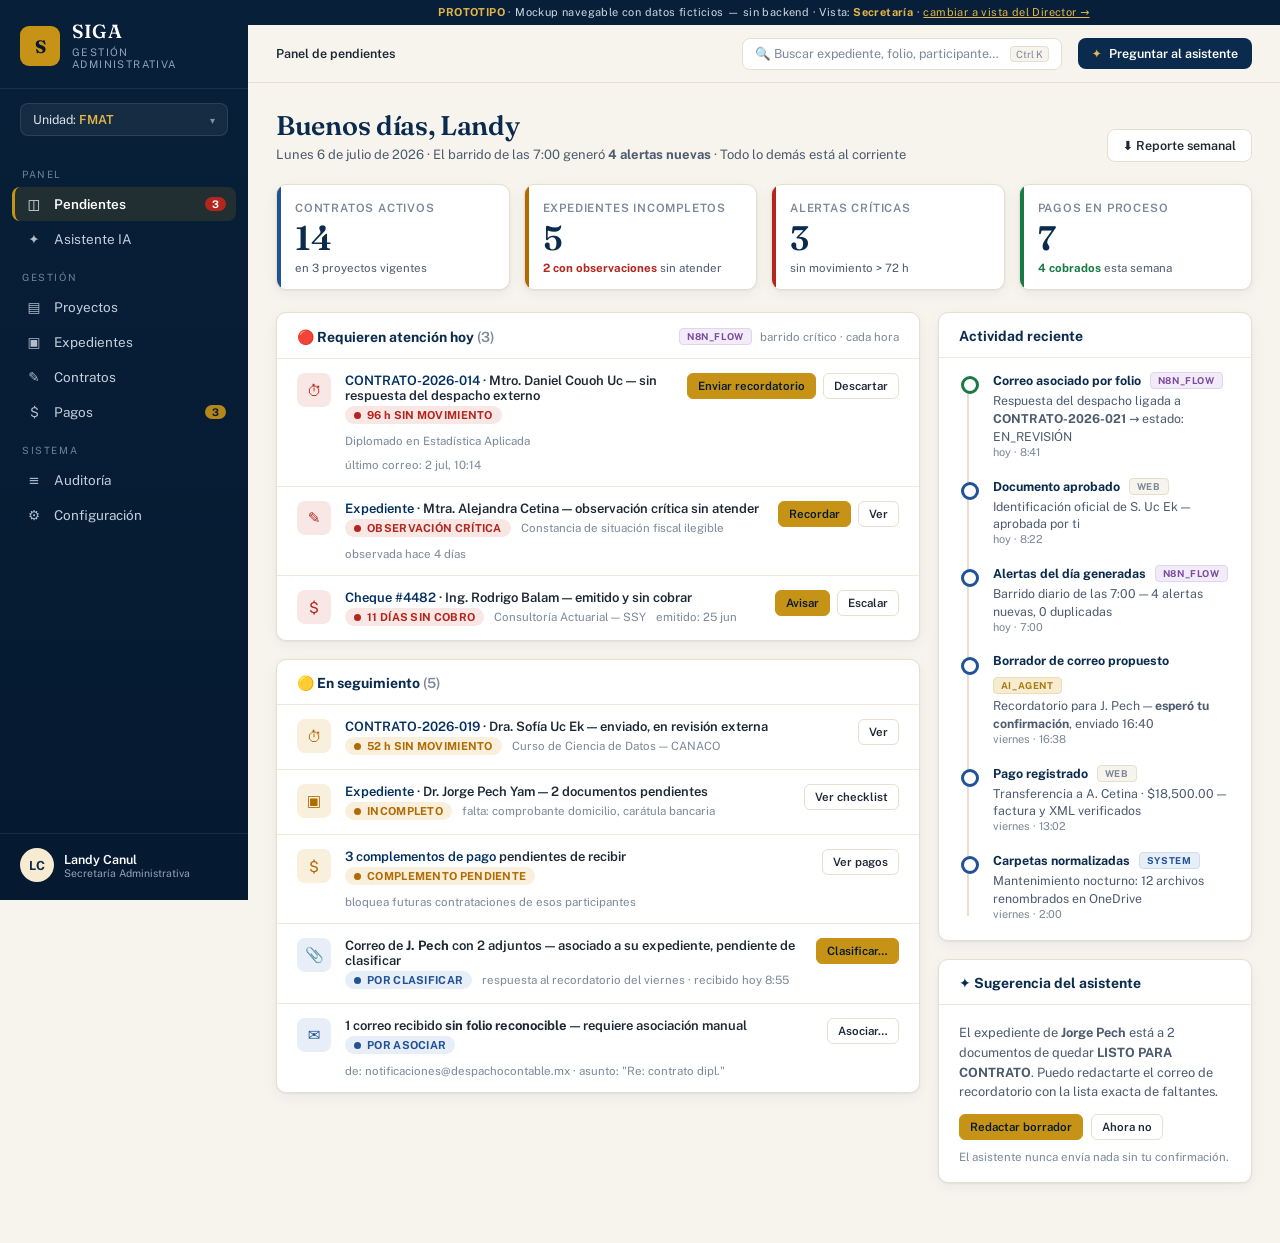
==== sistema_organizacion/prototipo/index.html @ 3d82d2a2 "prototipo del organizador" ====
<!DOCTYPE html>
<html lang="es">
<head>
<meta charset="UTF-8">
<meta name="viewport" content="width=device-width, initial-scale=1.0">
<title>Panel de pendientes · SIGA FMAT</title>
<link rel="preconnect" href="https://fonts.googleapis.com">
<link href="https://fonts.googleapis.com/css2?family=Fraunces:opsz,wght@9..144,400;9..144,600;9..144,700&family=Public+Sans:wght@400;600;700;800&display=swap" rel="stylesheet">
<link rel="stylesheet" href="css/styles.css">
</head>
<body>

<aside class="sidebar">
  <div class="brand">
    <div class="brand-mark">S</div>
    <div>
      <div class="brand-name">SIGA</div>
      <div class="brand-sub">Gestión Administrativa</div>
    </div>
  </div>
  <div class="unidad-pill"><span>Unidad: <b>FMAT</b></span><span class="chev">▾</span></div>
  <nav class="nav">
    <div class="nav-label">Panel</div>
    <a href="index.html" class="active"><span class="ico">◫</span> Pendientes <span class="badge-n">3</span></a>
    <a href="asistente.html"><span class="ico">✦</span> Asistente IA</a>
    <div class="nav-label">Gestión</div>
    <a href="proyectos.html"><span class="ico">▤</span> Proyectos</a>
    <a href="expediente.html"><span class="ico">▣</span> Expedientes</a>
    <a href="contrato.html"><span class="ico">✎</span> Contratos</a>
    <a href="pagos.html"><span class="ico">$</span> Pagos <span class="badge-gold">3</span></a>
    <div class="nav-label">Sistema</div>
    <a href="#"><span class="ico">≡</span> Auditoría</a>
    <a href="#"><span class="ico">⚙</span> Configuración</a>
  </nav>
  <div class="sidebar-foot">
    <div class="avatar">LC</div>
    <div>
      <div class="user-name">Landy Canul</div>
      <div class="user-role">Secretaría Administrativa</div>
    </div>
  </div>
</aside>

<div class="main">
  <div class="proto-banner"><b>PROTOTIPO</b> · Mockup navegable con datos ficticios — sin backend · Vista: <b>Secretaría</b> · <a href="director.html" style="color:var(--gold-light)">cambiar a vista del Director →</a></div>
  <div class="topbar">
    <div class="crumbs"><b>Panel de pendientes</b></div>
    <div class="search">🔍 Buscar expediente, folio, participante… <kbd>Ctrl K</kbd></div>
    <a class="btn-ai" href="asistente.html"><span class="spark">✦</span> Preguntar al asistente</a>
  </div>

  <div class="content">

    <div class="page-head">
      <div>
        <div class="page-title">Buenos días, Landy</div>
        <div class="page-sub">Lunes 6 de julio de 2026 · El barrido de las 7:00 generó <b>4 alertas nuevas</b> · Todo lo demás está al corriente</div>
      </div>
      <div class="actions">
        <button class="btn" onclick="mockAction('Reporte semanal generado (PDF)')">⬇ Reporte semanal</button>
      </div>
    </div>

    <!-- KPIs -->
    <div class="kpis">
      <div class="kpi k-info">
        <div class="kpi-label">Contratos activos</div>
        <div class="kpi-num">14</div>
        <div class="kpi-hint">en 3 proyectos vigentes</div>
      </div>
      <div class="kpi k-warn">
        <div class="kpi-label">Expedientes incompletos</div>
        <div class="kpi-num">5</div>
        <div class="kpi-hint"><b class="up">2 con observaciones</b> sin atender</div>
      </div>
      <div class="kpi k-crit">
        <div class="kpi-label">Alertas críticas</div>
        <div class="kpi-num">3</div>
        <div class="kpi-hint">sin movimiento &gt; 72 h</div>
      </div>
      <div class="kpi k-ok">
        <div class="kpi-label">Pagos en proceso</div>
        <div class="kpi-num">7</div>
        <div class="kpi-hint"><b class="ok">4 cobrados</b> esta semana</div>
      </div>
    </div>

    <div class="grid-31">

      <!-- Columna principal: alertas -->
      <div class="stack">

        <div class="card">
          <div class="card-head">
            <div class="card-title">🔴 Requieren atención hoy <span class="count">(3)</span></div>
            <div class="right"><span class="src n8n">N8N_FLOW</span><span class="small muted">barrido crítico · cada hora</span></div>
          </div>
          <div class="card-body flush">

            <div class="alert-item">
              <div class="alert-ico crit">⏱</div>
              <div class="alert-body">
                <div class="alert-title"><a href="contrato.html">CONTRATO-2026-014</a> · Mtro. Daniel Couoh Uc — sin respuesta del despacho externo</div>
                <div class="alert-meta">
                  <span class="chip crit"><span class="dot"></span> 96 h SIN MOVIMIENTO</span>
                  <span>Diplomado en Estadística Aplicada</span>
                  <span>último correo: 2 jul, 10:14</span>
                </div>
              </div>
              <div class="alert-actions">
                <button class="btn sm gold" onclick="openModal('modal-recordatorio')">Enviar recordatorio</button>
                <button class="btn sm" onclick="mockAction('Alerta descartada — se pidió justificación')">Descartar</button>
              </div>
            </div>

            <div class="alert-item">
              <div class="alert-ico crit">✎</div>
              <div class="alert-body">
                <div class="alert-title"><a href="expediente.html">Expediente</a> · Mtra. Alejandra Cetina — observación crítica sin atender</div>
                <div class="alert-meta">
                  <span class="chip crit"><span class="dot"></span> OBSERVACIÓN CRÍTICA</span>
                  <span>Constancia de situación fiscal ilegible</span>
                  <span>observada hace 4 días</span>
                </div>
              </div>
              <div class="alert-actions">
                <button class="btn sm gold" onclick="mockAction('Recordatorio preparado — revisa y confirma el envío')">Recordar</button>
                <a class="btn sm" href="expediente.html">Ver</a>
              </div>
            </div>

            <div class="alert-item">
              <div class="alert-ico crit">$</div>
              <div class="alert-body">
                <div class="alert-title"><a href="pagos.html">Cheque #4482</a> · Ing. Rodrigo Balam — emitido y sin cobrar</div>
                <div class="alert-meta">
                  <span class="chip crit"><span class="dot"></span> 11 DÍAS SIN COBRO</span>
                  <span>Consultoría Actuarial — SSY</span>
                  <span>emitido: 25 jun</span>
                </div>
              </div>
              <div class="alert-actions">
                <button class="btn sm gold" onclick="mockAction('Aviso preparado para el participante — confirma el envío')">Avisar</button>
                <button class="btn sm" onclick="mockAction('Alerta escalada al Director')">Escalar</button>
              </div>
            </div>

          </div>
        </div>

        <div class="card">
          <div class="card-head">
            <div class="card-title">🟡 En seguimiento <span class="count">(5)</span></div>
          </div>
          <div class="card-body flush">

            <div class="alert-item">
              <div class="alert-ico warn">⏱</div>
              <div class="alert-body">
                <div class="alert-title"><a href="contrato.html">CONTRATO-2026-019</a> · Dra. Sofía Uc Ek — enviado, en revisión externa</div>
                <div class="alert-meta">
                  <span class="chip warn"><span class="dot"></span> 52 h SIN MOVIMIENTO</span>
                  <span>Curso de Ciencia de Datos — CANACO</span>
                </div>
              </div>
              <div class="alert-actions"><a class="btn sm" href="contrato.html">Ver</a></div>
            </div>

            <div class="alert-item">
              <div class="alert-ico warn">▣</div>
              <div class="alert-body">
                <div class="alert-title"><a href="expediente.html">Expediente</a> · Dr. Jorge Pech Yam — 2 documentos pendientes</div>
                <div class="alert-meta">
                  <span class="chip warn"><span class="dot"></span> INCOMPLETO</span>
                  <span>falta: comprobante domicilio, carátula bancaria</span>
                </div>
              </div>
              <div class="alert-actions"><a class="btn sm" href="expediente.html">Ver checklist</a></div>
            </div>

            <div class="alert-item">
              <div class="alert-ico warn">$</div>
              <div class="alert-body">
                <div class="alert-title"><a href="pagos.html">3 complementos de pago</a> pendientes de recibir</div>
                <div class="alert-meta">
                  <span class="chip warn"><span class="dot"></span> COMPLEMENTO PENDIENTE</span>
                  <span>bloquea futuras contrataciones de esos participantes</span>
                </div>
              </div>
              <div class="alert-actions"><a class="btn sm" href="pagos.html">Ver pagos</a></div>
            </div>

            <div class="alert-item">
              <div class="alert-ico info">📎</div>
              <div class="alert-body">
                <div class="alert-title">Correo de <b>J. Pech</b> con 2 adjuntos — asociado a su expediente, pendiente de clasificar</div>
                <div class="alert-meta">
                  <span class="chip info"><span class="dot"></span> POR CLASIFICAR</span>
                  <span>respuesta al recordatorio del viernes · recibido hoy 8:55</span>
                </div>
              </div>
              <div class="alert-actions">
                <button class="btn sm gold" onclick="openModal('modal-clasificar')">Clasificar…</button>
              </div>
            </div>

            <div class="alert-item">
              <div class="alert-ico info">✉</div>
              <div class="alert-body">
                <div class="alert-title">1 correo recibido <b>sin folio reconocible</b> — requiere asociación manual</div>
                <div class="alert-meta">
                  <span class="chip info"><span class="dot"></span> POR ASOCIAR</span>
                  <span>de: notificaciones@despachocontable.mx · asunto: "Re: contrato dipl."</span>
                </div>
              </div>
              <div class="alert-actions">
                <button class="btn sm" onclick="mockAction('Correo asociado manualmente a CONTRATO-2026-014')">Asociar…</button>
              </div>
            </div>

          </div>
        </div>

      </div>

      <!-- Columna lateral: actividad -->
      <div class="stack">

        <div class="card">
          <div class="card-head"><div class="card-title">Actividad reciente</div></div>
          <div class="card-body" style="padding-top:14px">
            <div class="timeline">
              <div class="tl-item ok">
                <div class="tl-head"><span class="tl-state">Correo asociado por folio</span><span class="src n8n">N8N_FLOW</span></div>
                <div class="tl-desc">Respuesta del despacho ligada a <b>CONTRATO-2026-021</b> → estado: EN_REVISIÓN</div>
                <div class="tl-date">hoy · 8:41</div>
              </div>
              <div class="tl-item">
                <div class="tl-head"><span class="tl-state">Documento aprobado</span><span class="src">WEB</span></div>
                <div class="tl-desc">Identificación oficial de S. Uc Ek — aprobada por ti</div>
                <div class="tl-date">hoy · 8:22</div>
              </div>
              <div class="tl-item">
                <div class="tl-head"><span class="tl-state">Alertas del día generadas</span><span class="src n8n">N8N_FLOW</span></div>
                <div class="tl-desc">Barrido diario de las 7:00 — 4 alertas nuevas, 0 duplicadas</div>
                <div class="tl-date">hoy · 7:00</div>
              </div>
              <div class="tl-item">
                <div class="tl-head"><span class="tl-state">Borrador de correo propuesto</span><span class="src ai">AI_AGENT</span></div>
                <div class="tl-desc">Recordatorio para J. Pech — <b>esperó tu confirmación</b>, enviado 16:40</div>
                <div class="tl-date">viernes · 16:38</div>
              </div>
              <div class="tl-item">
                <div class="tl-head"><span class="tl-state">Pago registrado</span><span class="src">WEB</span></div>
                <div class="tl-desc">Transferencia a A. Cetina · $18,500.00 — factura y XML verificados</div>
                <div class="tl-date">viernes · 13:02</div>
              </div>
              <div class="tl-item">
                <div class="tl-head"><span class="tl-state">Carpetas normalizadas</span><span class="src sys">SYSTEM</span></div>
                <div class="tl-desc">Mantenimiento nocturno: 12 archivos renombrados en OneDrive</div>
                <div class="tl-date">viernes · 2:00</div>
              </div>
            </div>
          </div>
        </div>

        <div class="card">
          <div class="card-head"><div class="card-title">✦ Sugerencia del asistente</div></div>
          <div class="card-body">
            <p style="font-size:12.8px; line-height:1.55; color:var(--ink-2)">
              El expediente de <b>Jorge Pech</b> está a 2 documentos de quedar
              <b>LISTO PARA CONTRATO</b>. Puedo redactarte el correo de recordatorio
              con la lista exacta de faltantes.
            </p>
            <div style="margin-top:12px; display:flex; gap:8px">
              <a class="btn sm gold" href="asistente.html">Redactar borrador</a>
              <button class="btn sm" onclick="mockAction('Sugerencia ocultada')">Ahora no</button>
            </div>
            <p class="small muted" style="margin-top:10px">El asistente nunca envía nada sin tu confirmación.</p>
          </div>
        </div>

      </div>
    </div>
  </div>
</div>

<!-- Modal: clasificar adjuntos recibidos por correo (recepción sin portal: el correo sigue siendo el canal) -->
<div class="modal-backdrop" id="modal-clasificar">
  <div class="modal">
    <div class="modal-head">
      <div class="modal-title">Clasificar documentos recibidos</div>
      <button class="modal-x" onclick="closeModal('modal-clasificar')">✕</button>
    </div>
    <div class="modal-body">
      <div class="pii-note" style="margin:0 0 14px">✉ <span>De: <b>jorge.pech@correo.uady.mx</b> · Asunto: "Re: Documentos pendientes — Diplomado en Estadística Aplicada" · El sistema lo asoció al expediente porque responde al recordatorio enviado desde aquí.</span></div>
      <div class="field">
        <label>📎 caratula_bbva_jpech.pdf (312 KB)</label>
        <select>
          <option>Carátula de estado de cuenta bancaria (PENDIENTE) — sugerido</option>
          <option>Comprobante de domicilio (PENDIENTE)</option>
          <option>Cédula profesional — nueva versión (OBSERVADO)</option>
          <option>Documento libre / complementario</option>
          <option>No corresponde — descartar adjunto</option>
        </select>
      </div>
      <div class="field">
        <label>📎 recibo_cfe_junio.pdf (198 KB)</label>
        <select>
          <option>Comprobante de domicilio (PENDIENTE) — sugerido</option>
          <option>Carátula de estado de cuenta bancaria (PENDIENTE)</option>
          <option>Cédula profesional — nueva versión (OBSERVADO)</option>
          <option>Documento libre / complementario</option>
          <option>No corresponde — descartar adjunto</option>
        </select>
      </div>
      <p class="small muted">
        El sistema <b>sugiere</b> el requisito por el nombre y contenido del archivo, pero nada se clasifica solo:
        tú confirmas. Al aceptar, los archivos se guardan en OneDrive/SharePoint, quedan como <b>RECIBIDO</b>
        en el checklist y pasan a tu revisión.
      </p>
    </div>
    <div class="modal-foot">
      <button class="btn" onclick="closeModal('modal-clasificar')">Cancelar</button>
      <button class="btn primary" onclick="closeModal('modal-clasificar'); mockAction('2 documentos clasificados — checklist de J. Pech: 2 requisitos ahora RECIBIDOS')">Confirmar clasificación ✓</button>
    </div>
  </div>
</div>

<!-- Modal: recordatorio preparado (patrón M5: el sistema deja todo listo, tú confirmas) -->
<div class="modal-backdrop" id="modal-recordatorio">
  <div class="modal">
    <div class="modal-head">
      <div class="modal-title">Recordatorio listo para enviar</div>
      <button class="modal-x" onclick="closeModal('modal-recordatorio')">✕</button>
    </div>
    <div class="modal-body">
      <div class="field"><label>Para</label><input type="text" value="revision@despachocontable.mx" readonly></div>
      <div class="field"><label>Asunto</label><input type="text" value="Seguimiento CONTRATO-2026-014 — Diplomado en Estadística Aplicada" readonly></div>
      <div class="field">
        <label>Mensaje (editable)</label>
        <textarea>Estimado despacho:

Le escribimos para dar seguimiento al contrato con folio CONTRATO-2026-014, enviado a revisión el 2 de julio. A la fecha no hemos recibido respuesta.

Agradeceremos nos indique el estado de la revisión o las observaciones correspondientes.

Saludos cordiales,
Secretaría Administrativa · Facultad de Matemáticas, UADY</textarea>
      </div>
      <p class="small muted">El sistema preparó todo con los datos del folio. Tú solo revisas y confirmas — el envío quedará registrado en auditoría.</p>
    </div>
    <div class="modal-foot">
      <button class="btn" onclick="closeModal('modal-recordatorio')">Cancelar</button>
      <button class="btn primary" onclick="closeModal('modal-recordatorio'); mockAction('Recordatorio enviado a despacho', 'source: WEB · vía Outlook/Graph')">Confirmar y enviar ✓</button>
    </div>
  </div>
</div>

<script src="js/app.js"></script>
</body>
</html>
---- sistema_organizacion/prototipo/css/styles.css ----
/* ============================================================
   SIGA FMAT — Prototipo UI (vista Secretaría)
   Identidad: azul UADY #002E5F + dorado #C79316 sobre crema.
   Solo mockup: sin backend, datos ficticios.
   ============================================================ */

:root {
  /* Marca UADY */
  --navy-950: #051a30;
  --navy-900: #071f38;
  --navy-800: #0a2b4d;
  --navy-700: #0f3a63;
  --uady-blue: #002e5f;
  --gold: #c79316;
  --gold-strong: #a87a0d;
  --gold-light: #e3b64a;
  --gold-pale: #f7ecd2;

  /* Superficies */
  --cream: #f7f4ee;
  --cream-deep: #f1ecdf;
  --card: #ffffff;
  --line: #e6dfd0;
  --line-soft: #efe9dc;

  /* Tinta */
  --ink: #1d2733;
  --ink-2: #4c5b6e;
  --ink-3: #7c8798;

  /* Estados (validados: contraste y CVD sobre --cream) */
  --ok: #1a7a46;
  --ok-bg: #e7f2ea;
  --warn: #b06a00;
  --warn-bg: #f9efdd;
  --crit: #b3261e;
  --crit-bg: #f9e7e5;
  --info: #205295;
  --info-bg: #e8eef7;
  --neutral: #5c6774;
  --neutral-bg: #edeef0;

  --radius: 10px;
  --radius-sm: 7px;
  --shadow: 0 1px 2px rgba(7, 31, 56, .06), 0 4px 14px rgba(7, 31, 56, .05);
  --shadow-lift: 0 2px 6px rgba(7, 31, 56, .10), 0 12px 32px rgba(7, 31, 56, .10);

  --font-display: "Fraunces", Georgia, "Times New Roman", serif;
  --font-ui: "Public Sans", "Segoe UI", -apple-system, system-ui, Arial, sans-serif;
}

* { box-sizing: border-box; margin: 0; padding: 0; }

html { font-size: 15px; }

body {
  font-family: var(--font-ui);
  background: var(--cream);
  color: var(--ink);
  min-height: 100vh;
  display: flex;
  -webkit-font-smoothing: antialiased;
}

/* ---------- Sidebar ---------- */
.sidebar {
  width: 248px;
  min-height: 100vh;
  background: linear-gradient(180deg, var(--navy-900) 0%, var(--navy-950) 100%);
  color: #cfd9e6;
  display: flex;
  flex-direction: column;
  position: fixed;
  inset: 0 auto 0 0;
  z-index: 40;
}

.brand {
  padding: 22px 20px 18px;
  border-bottom: 1px solid rgba(255,255,255,.08);
  display: flex;
  gap: 12px;
  align-items: center;
}

.brand-mark {
  width: 40px; height: 40px;
  border-radius: 9px;
  background: var(--gold);
  color: var(--navy-950);
  font-family: var(--font-display);
  font-weight: 700;
  font-size: 18px;
  display: grid; place-items: center;
  letter-spacing: -.5px;
  flex: none;
}

.brand-name {
  font-family: var(--font-display);
  font-size: 19px;
  font-weight: 600;
  color: #fff;
  letter-spacing: .2px;
  line-height: 1;
}
.brand-sub {
  font-size: 10.5px;
  text-transform: uppercase;
  letter-spacing: 1.4px;
  color: #8fa3ba;
  margin-top: 5px;
}

.unidad-pill {
  margin: 14px 20px 6px;
  display: flex;
  align-items: center;
  justify-content: space-between;
  background: rgba(255,255,255,.06);
  border: 1px solid rgba(255,255,255,.10);
  border-radius: 8px;
  padding: 8px 12px;
  font-size: 12.5px;
  color: #dbe4ee;
}
.unidad-pill b { color: var(--gold-light); font-weight: 600; }
.unidad-pill .chev { color: #7e93ab; font-size: 10px; }

.nav { padding: 12px 12px; flex: 1; }

.nav-label {
  font-size: 10px;
  text-transform: uppercase;
  letter-spacing: 1.6px;
  color: #6e839c;
  padding: 14px 10px 6px;
}

.nav a {
  display: flex;
  align-items: center;
  gap: 11px;
  padding: 9px 10px;
  margin: 1px 0;
  border-radius: 8px;
  color: #c3cfdd;
  text-decoration: none;
  font-size: 13.5px;
  border-left: 3px solid transparent;
  transition: background .12s;
}
.nav a:hover { background: rgba(255,255,255,.06); color: #fff; }
.nav a.active {
  background: rgba(199,147,22,.14);
  border-left-color: var(--gold);
  color: #fff;
  font-weight: 600;
}
.nav a .ico { width: 18px; text-align: center; opacity: .9; flex: none; }
.nav a .badge-n {
  margin-left: auto;
  background: var(--crit);
  color: #fff;
  font-size: 10.5px;
  font-weight: 700;
  border-radius: 20px;
  padding: 1px 7px;
}
.nav a .badge-gold {
  margin-left: auto;
  background: rgba(199,147,22,.9);
  color: var(--navy-950);
  font-size: 10.5px;
  font-weight: 700;
  border-radius: 20px;
  padding: 1px 7px;
}

.sidebar-foot {
  padding: 14px 20px 18px;
  border-top: 1px solid rgba(255,255,255,.08);
  display: flex; align-items: center; gap: 10px;
}
.avatar {
  width: 34px; height: 34px; border-radius: 50%;
  background: var(--gold-pale); color: var(--navy-800);
  display: grid; place-items: center;
  font-weight: 700; font-size: 12.5px; flex: none;
}
.user-name { font-size: 12.5px; color: #fff; font-weight: 600; line-height: 1.2; }
.user-role { font-size: 10.5px; color: #8fa3ba; }

/* ---------- Layout principal ---------- */
.main {
  margin-left: 248px;
  flex: 1;
  min-width: 0;
  display: flex;
  flex-direction: column;
}

.topbar {
  height: 58px;
  background: rgba(247,244,238,.92);
  backdrop-filter: blur(6px);
  border-bottom: 1px solid var(--line);
  display: flex;
  align-items: center;
  gap: 16px;
  padding: 0 28px;
  position: sticky; top: 0; z-index: 30;
}
.crumbs { font-size: 12.5px; color: var(--ink-3); }
.crumbs b { color: var(--ink); font-weight: 600; }
.crumbs .sep { margin: 0 7px; color: var(--line); }

.search {
  margin-left: auto;
  display: flex; align-items: center; gap: 8px;
  background: var(--card);
  border: 1px solid var(--line);
  border-radius: 8px;
  padding: 7px 12px;
  width: 320px;
  color: var(--ink-3);
  font-size: 12.5px;
}
.search kbd {
  margin-left: auto;
  font-family: var(--font-ui);
  font-size: 10px;
  border: 1px solid var(--line);
  border-radius: 4px;
  padding: 1px 5px;
  color: var(--ink-3);
  background: var(--cream);
}

.btn-ai {
  display: flex; align-items: center; gap: 7px;
  background: var(--navy-800);
  color: #fff;
  border: none;
  font: 600 12.5px var(--font-ui);
  border-radius: 8px;
  padding: 8px 14px;
  cursor: pointer;
  text-decoration: none;
}
.btn-ai:hover { background: var(--navy-700); }
.btn-ai .spark { color: var(--gold-light); }

.content { padding: 26px 28px 60px; max-width: 1280px; width: 100%; }

/* ---------- Encabezados de página ---------- */
.page-head { display: flex; align-items: flex-end; gap: 18px; margin-bottom: 22px; flex-wrap: wrap; }
.page-title {
  font-family: var(--font-display);
  font-size: 27px;
  font-weight: 600;
  letter-spacing: -.3px;
  color: var(--navy-800);
}
.page-sub { font-size: 13px; color: var(--ink-2); margin-top: 5px; }
.page-head .actions { margin-left: auto; display: flex; gap: 9px; }

/* ---------- Botones ---------- */
.btn {
  font: 600 12.5px var(--font-ui);
  border-radius: 8px;
  padding: 8px 15px;
  cursor: pointer;
  border: 1px solid var(--line);
  background: var(--card);
  color: var(--ink);
  display: inline-flex; align-items: center; gap: 7px;
  text-decoration: none;
  transition: all .12s;
}
.btn:hover { border-color: #cbc2ad; background: #fffdf8; }
.btn.primary { background: var(--uady-blue); border-color: var(--uady-blue); color: #fff; }
.btn.primary:hover { background: var(--navy-700); }
.btn.gold { background: var(--gold); border-color: var(--gold); color: var(--navy-950); }
.btn.gold:hover { background: var(--gold-light); }
.btn.danger-ghost { color: var(--crit); border-color: #ecc9c5; }
.btn.sm { padding: 5px 10px; font-size: 11.5px; border-radius: 6px; }
.btn[disabled] { opacity: .45; cursor: not-allowed; }

/* ---------- Tarjetas ---------- */
.card {
  background: var(--card);
  border: 1px solid var(--line);
  border-radius: var(--radius);
  box-shadow: var(--shadow);
}
.card-head {
  padding: 15px 20px 13px;
  border-bottom: 1px solid var(--line-soft);
  display: flex; align-items: center; gap: 10px;
}
.card-title { font-size: 14px; font-weight: 700; color: var(--navy-800); }
.card-title .count { color: var(--ink-3); font-weight: 600; }
.card-head .right { margin-left: auto; display: flex; gap: 8px; align-items: center; }
.card-body { padding: 18px 20px; }
.card-body.flush { padding: 0; }

/* ---------- KPI / stat tiles ---------- */
.kpis { display: grid; grid-template-columns: repeat(4, 1fr); gap: 14px; margin-bottom: 22px; }
.kpi {
  background: var(--card);
  border: 1px solid var(--line);
  border-radius: var(--radius);
  padding: 16px 18px 14px;
  box-shadow: var(--shadow);
  position: relative;
  overflow: hidden;
}
.kpi::before {
  content: "";
  position: absolute; inset: 0 auto 0 0;
  width: 4px; background: var(--gold);
}
.kpi.k-crit::before { background: var(--crit); }
.kpi.k-warn::before { background: var(--warn); }
.kpi.k-ok::before { background: var(--ok); }
.kpi.k-info::before { background: var(--info); }
.kpi-label { font-size: 11.5px; font-weight: 600; text-transform: uppercase; letter-spacing: .8px; color: var(--ink-3); }
.kpi-num {
  font-family: var(--font-display);
  font-size: 34px; font-weight: 600;
  color: var(--navy-800);
  line-height: 1.15;
  margin-top: 4px;
}
.kpi-hint { font-size: 11.5px; color: var(--ink-2); margin-top: 3px; }
.kpi-hint b.up { color: var(--crit); }
.kpi-hint b.ok { color: var(--ok); }

/* ---------- Chips de estado ---------- */
.chip {
  display: inline-flex; align-items: center; gap: 6px;
  font-size: 11px; font-weight: 700;
  padding: 3px 9px;
  border-radius: 20px;
  letter-spacing: .3px;
  white-space: nowrap;
}
.chip .dot { width: 7px; height: 7px; border-radius: 50%; background: currentColor; flex: none; }
.chip.ok      { color: var(--ok);      background: var(--ok-bg); }
.chip.warn    { color: var(--warn);    background: var(--warn-bg); }
.chip.crit    { color: var(--crit);    background: var(--crit-bg); }
.chip.info    { color: var(--info);    background: var(--info-bg); }
.chip.neutral { color: var(--neutral); background: var(--neutral-bg); }
.chip.gold    { color: var(--gold-strong); background: var(--gold-pale); }

/* Badges de origen (auditoría) */
.src {
  display: inline-flex; align-items: center; gap: 4px;
  font-size: 9.5px; font-weight: 700; letter-spacing: .6px;
  padding: 2px 7px; border-radius: 4px;
  text-transform: uppercase;
  border: 1px solid var(--line);
  color: var(--ink-3); background: var(--cream);
}
.src.n8n   { color: #7a4b9d; background: #f2ebf8; border-color: #e2d3f0; }
.src.ai    { color: var(--gold-strong); background: var(--gold-pale); border-color: #eeddb2; }
.src.sys   { color: var(--info); background: var(--info-bg); border-color: #cddcf0; }

/* ---------- Tablas ---------- */
.table-wrap { overflow-x: auto; }
table.data { width: 100%; border-collapse: collapse; font-size: 12.8px; }
table.data th {
  text-align: left;
  font-size: 10.5px; font-weight: 700;
  text-transform: uppercase; letter-spacing: 1px;
  color: var(--ink-3);
  padding: 11px 16px;
  border-bottom: 1px solid var(--line);
  background: #fbf9f4;
  white-space: nowrap;
}
table.data td {
  padding: 12px 16px;
  border-bottom: 1px solid var(--line-soft);
  vertical-align: middle;
  color: var(--ink);
}
table.data tr:last-child td { border-bottom: none; }
table.data tr.rowlink { cursor: pointer; }
table.data tr.rowlink:hover td { background: #fdfbf5; }
.cell-main { font-weight: 600; color: var(--navy-800); }
.cell-sub { font-size: 11.5px; color: var(--ink-3); margin-top: 2px; }
.mono { font-family: ui-monospace, "Cascadia Code", Consolas, monospace; font-size: 12px; }
td.num, th.num { text-align: right; }

/* ---------- Lista de alertas ---------- */
.alert-item {
  display: flex; gap: 14px; align-items: flex-start;
  padding: 14px 20px;
  border-bottom: 1px solid var(--line-soft);
}
.alert-item:last-child { border-bottom: none; }
.alert-ico {
  width: 34px; height: 34px; border-radius: 8px; flex: none;
  display: grid; place-items: center; font-size: 15px;
}
.alert-ico.crit { background: var(--crit-bg); color: var(--crit); }
.alert-ico.warn { background: var(--warn-bg); color: var(--warn); }
.alert-ico.info { background: var(--info-bg); color: var(--info); }
.alert-body { flex: 1; min-width: 0; }
.alert-title { font-size: 13px; font-weight: 600; color: var(--ink); }
.alert-title a { color: var(--uady-blue); text-decoration: none; }
.alert-title a:hover { text-decoration: underline; }
.alert-meta { font-size: 11.5px; color: var(--ink-3); margin-top: 3px; display: flex; gap: 10px; flex-wrap: wrap; align-items: center; }
.alert-actions { display: flex; gap: 7px; flex: none; }

/* ---------- Stepper de etapas ---------- */
.stepper { display: flex; align-items: center; gap: 0; margin: 4px 0 2px; }
.step { display: flex; align-items: center; gap: 8px; }
.step .s-dot {
  width: 26px; height: 26px; border-radius: 50%;
  display: grid; place-items: center;
  font-size: 11px; font-weight: 700;
  background: var(--neutral-bg); color: var(--ink-3);
  border: 2px solid var(--line);
}
.step.done .s-dot { background: var(--ok); border-color: var(--ok); color: #fff; }
.step.current .s-dot { background: var(--gold); border-color: var(--gold); color: var(--navy-950); }
.step .s-name { font-size: 11.5px; font-weight: 600; color: var(--ink-3); }
.step.done .s-name, .step.current .s-name { color: var(--ink); }
.step-line { width: 46px; height: 2px; background: var(--line); margin: 0 10px; }
.step-line.done { background: var(--ok); }

/* ---------- Timeline (línea de tiempo del contrato) ---------- */
.timeline { position: relative; padding-left: 26px; }
.timeline::before {
  content: ""; position: absolute; left: 8px; top: 6px; bottom: 6px;
  width: 2px; background: var(--line);
}
.tl-item { position: relative; padding: 0 0 20px 8px; }
.tl-item:last-child { padding-bottom: 2px; }
.tl-item::before {
  content: ""; position: absolute; left: -24px; top: 4px;
  width: 12px; height: 12px; border-radius: 50%;
  background: var(--card); border: 3px solid var(--info);
}
.tl-item.ok::before   { border-color: var(--ok); }
.tl-item.warn::before { border-color: var(--warn); }
.tl-item.crit::before { border-color: var(--crit); }
.tl-item.now::before  { background: var(--gold); border-color: var(--gold); }
.tl-head { display: flex; gap: 9px; align-items: center; flex-wrap: wrap; }
.tl-state { font-size: 12.5px; font-weight: 700; color: var(--navy-800); }
.tl-date { font-size: 11px; color: var(--ink-3); }
.tl-desc { font-size: 12.3px; color: var(--ink-2); margin-top: 3px; line-height: 1.45; }

/* ---------- Checklist documental ---------- */
.doc-row { display: flex; align-items: center; gap: 14px; padding: 13px 20px; border-bottom: 1px solid var(--line-soft); }
.doc-row:last-child { border-bottom: none; }
.doc-ico {
  width: 36px; height: 36px; border-radius: 8px; flex: none;
  display: grid; place-items: center; font-size: 16px;
  background: var(--cream); border: 1px solid var(--line);
}
.doc-name { font-size: 13px; font-weight: 600; color: var(--ink); }
.doc-sub { font-size: 11.3px; color: var(--ink-3); margin-top: 2px; display: flex; gap: 8px; align-items: center; flex-wrap: wrap; }
.doc-right { margin-left: auto; display: flex; align-items: center; gap: 10px; flex: none; }

.obs-panel {
  margin: 0 20px 14px 70px;
  border: 1px solid #ecc9c5;
  border-left: 4px solid var(--crit);
  background: #fdf6f5;
  border-radius: 8px;
  padding: 12px 15px;
  font-size: 12.5px;
  color: var(--ink);
}
.obs-panel .obs-tag { font-size: 10px; font-weight: 800; letter-spacing: 1px; color: var(--crit); text-transform: uppercase; }
.obs-panel p { margin-top: 5px; line-height: 1.5; color: var(--ink-2); }
.obs-panel .obs-by { margin-top: 7px; font-size: 11px; color: var(--ink-3); }

/* ---------- PII enmascarada ---------- */
.pii-grid { display: grid; grid-template-columns: 1fr 1fr; gap: 13px 22px; }
.pii-field label { font-size: 10.5px; font-weight: 700; text-transform: uppercase; letter-spacing: .9px; color: var(--ink-3); }
.pii-value {
  margin-top: 4px;
  display: flex; align-items: center; gap: 8px;
  font-family: ui-monospace, Consolas, monospace;
  font-size: 13px;
}
.pii-value .masked { letter-spacing: 2px; color: var(--ink-2); }
.pii-reveal {
  font: 600 10.5px var(--font-ui);
  color: var(--info); background: none; border: none;
  cursor: pointer; text-decoration: underline; text-underline-offset: 2px;
}
.pii-note {
  margin-top: 14px; font-size: 11.3px; color: var(--ink-3);
  display: flex; gap: 7px; align-items: flex-start;
  background: var(--cream); border: 1px solid var(--line);
  border-radius: 8px; padding: 9px 12px;
}

/* ---------- Barras de presupuesto ---------- */
.budget-row { padding: 12px 20px; border-bottom: 1px solid var(--line-soft); }
.budget-row:last-child { border-bottom: none; }
.budget-top { display: flex; align-items: baseline; gap: 10px; font-size: 12.8px; }
.budget-top .b-name { font-weight: 600; color: var(--ink); }
.budget-top .b-nums { margin-left: auto; color: var(--ink-2); font-size: 12px; }
.budget-top .b-nums b { color: var(--navy-800); }
.budget-track {
  margin-top: 7px; height: 10px; border-radius: 5px;
  background: var(--cream-deep); overflow: hidden;
}
.budget-fill { height: 100%; border-radius: 0 4px 4px 0; background: var(--gold); }
.budget-fill.over { background: var(--crit); }
.budget-fill.lowuse { background: var(--info); }

/* ---------- Chat del asistente ---------- */
.chat-layout { display: grid; grid-template-columns: 1fr 300px; gap: 18px; align-items: start; }
.chat-box { display: flex; flex-direction: column; min-height: 620px; }
.chat-scroll { flex: 1; padding: 22px 22px 10px; display: flex; flex-direction: column; gap: 16px; }
.msg { max-width: 78%; }
.msg.user { align-self: flex-end; }
.msg.bot { align-self: flex-start; }
.msg-bubble {
  padding: 11px 15px;
  border-radius: 13px;
  font-size: 13.3px;
  line-height: 1.55;
}
.msg.user .msg-bubble { background: var(--uady-blue); color: #fff; border-bottom-right-radius: 4px; }
.msg.bot .msg-bubble { background: var(--card); border: 1px solid var(--line); border-bottom-left-radius: 4px; }
.msg-meta { font-size: 10.5px; color: var(--ink-3); margin-top: 5px; display: flex; gap: 8px; align-items: center; }
.msg.user .msg-meta { justify-content: flex-end; }

.msg-bubble ul { margin: 7px 0 2px 18px; }
.msg-bubble li { margin: 3px 0; }
.msg-bubble .hl { font-weight: 700; color: var(--navy-800); }

.proposal {
  border: 1.5px solid var(--gold);
  border-radius: 12px;
  background: #fffdf6;
  overflow: hidden;
  margin-top: 8px;
}
.proposal-head {
  background: var(--gold-pale);
  padding: 9px 15px;
  font-size: 11px; font-weight: 800;
  letter-spacing: .8px; text-transform: uppercase;
  color: var(--gold-strong);
  display: flex; align-items: center; gap: 8px;
}
.proposal-body { padding: 14px 16px; font-size: 12.8px; line-height: 1.6; color: var(--ink); }
.proposal-body .p-field { margin-bottom: 6px; }
.proposal-body .p-field b { color: var(--ink-2); font-weight: 600; }
.proposal-text {
  margin-top: 9px; padding: 12px 14px;
  background: var(--card); border: 1px solid var(--line);
  border-radius: 8px; white-space: pre-line;
}
.proposal-actions {
  padding: 11px 15px;
  border-top: 1px solid var(--line-soft);
  display: flex; gap: 8px; align-items: center;
}
.proposal-actions .note { margin-left: auto; font-size: 10.5px; color: var(--ink-3); }

.chat-input {
  border-top: 1px solid var(--line);
  padding: 14px 18px;
  display: flex; gap: 10px; align-items: center;
}
.chat-input input {
  flex: 1;
  font: 13px var(--font-ui);
  border: 1px solid var(--line);
  border-radius: 9px;
  padding: 11px 14px;
  background: var(--cream);
  color: var(--ink);
  outline: none;
}
.chat-input input:focus { border-color: var(--gold); background: #fff; }

.guard-list { list-style: none; }
.guard-list li {
  display: flex; gap: 9px; align-items: flex-start;
  font-size: 12.3px; color: var(--ink-2);
  padding: 8px 0; border-bottom: 1px dashed var(--line-soft);
  line-height: 1.45;
}
.guard-list li:last-child { border-bottom: none; }
.guard-list .g-ico { flex: none; }

/* ---------- Modal ---------- */
.modal-backdrop {
  position: fixed; inset: 0;
  background: rgba(7, 31, 56, .45);
  display: none;
  place-items: center;
  z-index: 100;
  padding: 24px;
}
.modal-backdrop.open { display: grid; }
.modal {
  background: var(--card);
  border-radius: 14px;
  width: 100%; max-width: 560px;
  box-shadow: var(--shadow-lift);
  overflow: hidden;
  max-height: 90vh;
  display: flex; flex-direction: column;
}
.modal-head {
  padding: 17px 22px 14px;
  border-bottom: 1px solid var(--line-soft);
  display: flex; align-items: center; gap: 10px;
}
.modal-title { font-family: var(--font-display); font-size: 17px; font-weight: 600; color: var(--navy-800); }
.modal-x { margin-left: auto; border: none; background: none; font-size: 17px; color: var(--ink-3); cursor: pointer; }
.modal-body { padding: 18px 22px; overflow-y: auto; }
.modal-foot {
  padding: 13px 22px;
  border-top: 1px solid var(--line-soft);
  display: flex; gap: 9px; justify-content: flex-end;
  background: #fbf9f4;
}

.field { margin-bottom: 14px; }
.field > label { display: block; font-size: 11px; font-weight: 700; text-transform: uppercase; letter-spacing: .8px; color: var(--ink-3); margin-bottom: 5px; }
.field select, .field input[type=text], .field textarea {
  width: 100%;
  font: 13px var(--font-ui);
  border: 1px solid var(--line);
  border-radius: 8px;
  padding: 9px 12px;
  background: #fff;
  color: var(--ink);
}
.field textarea { min-height: 120px; resize: vertical; line-height: 1.55; }

.dropzone {
  border: 2px dashed #d3c8ae;
  border-radius: 10px;
  background: #fdfbf5;
  padding: 26px;
  text-align: center;
  color: var(--ink-2);
  font-size: 12.8px;
  cursor: pointer;
}
.dropzone:hover { border-color: var(--gold); }
.dropzone .dz-ico { font-size: 26px; display: block; margin-bottom: 6px; }
.dropzone b { color: var(--uady-blue); }
.dz-note { font-size: 11px; color: var(--ink-3); margin-top: 8px; }

/* ---------- Toast ---------- */
.toast {
  position: fixed;
  bottom: 26px; left: 50%;
  transform: translateX(-50%) translateY(16px);
  background: var(--navy-900);
  color: #fff;
  font-size: 12.8px;
  border-radius: 10px;
  padding: 12px 18px;
  display: flex; gap: 10px; align-items: center;
  box-shadow: var(--shadow-lift);
  opacity: 0;
  pointer-events: none;
  transition: all .25s ease;
  z-index: 200;
  max-width: 520px;
}
.toast.show { opacity: 1; transform: translateX(-50%) translateY(0); }
.toast .t-ok { color: #7fd6a4; }
.toast .t-audit { color: var(--gold-light); font-size: 11px; }

/* ---------- Misc ---------- */
.grid-2 { display: grid; grid-template-columns: 1fr 1fr; gap: 18px; align-items: start; }
.grid-31 { display: grid; grid-template-columns: 2.05fr 1fr; gap: 18px; align-items: start; }
.stack { display: flex; flex-direction: column; gap: 18px; }
.muted { color: var(--ink-3); }
.small { font-size: 11.5px; }
a.link { color: var(--uady-blue); text-decoration: none; font-weight: 600; }
a.link:hover { text-decoration: underline; }

.proto-banner {
  background: var(--navy-900);
  color: #cfd9e6;
  font-size: 11px;
  letter-spacing: .4px;
  text-align: center;
  padding: 6px 10px;
}
.proto-banner b { color: var(--gold-light); }

.filters {
  display: flex; gap: 9px; align-items: center;
  margin-bottom: 15px; flex-wrap: wrap;
}
.filter-chip {
  font: 600 12px var(--font-ui);
  border: 1px solid var(--line);
  background: var(--card);
  color: var(--ink-2);
  border-radius: 20px;
  padding: 6px 14px;
  cursor: pointer;
}
.filter-chip.on { background: var(--navy-800); border-color: var(--navy-800); color: #fff; }

.empty-hint { padding: 26px 20px; text-align: center; color: var(--ink-3); font-size: 12.5px; }

.tabbar { display: flex; gap: 2px; border-bottom: 2px solid var(--line); margin-bottom: 18px; }
.tab {
  font: 600 13px var(--font-ui);
  padding: 9px 16px 10px;
  border: none; background: none; cursor: pointer;
  color: var(--ink-3);
  border-bottom: 2.5px solid transparent;
  margin-bottom: -2px;
}
.tab.on { color: var(--navy-800); border-bottom-color: var(--gold); }
.tabpane { display: none; }
.tabpane.on { display: block; }

.version-list { font-size: 12.3px; }
.version-list .v-row {
  display: flex; gap: 10px; align-items: center;
  padding: 8px 0; border-bottom: 1px dashed var(--line-soft);
}
.version-list .v-row:last-child { border-bottom: none; }
.v-tag {
  font-size: 10px; font-weight: 800;
  border-radius: 4px; padding: 1px 6px;
  background: var(--neutral-bg); color: var(--neutral);
}
.v-tag.now { background: var(--ok-bg); color: var(--ok); }

@media (max-width: 1080px) {
  .kpis { grid-template-columns: repeat(2, 1fr); }
  .grid-2, .grid-31, .chat-layout { grid-template-columns: 1fr; }
  .search { display: none; }
}
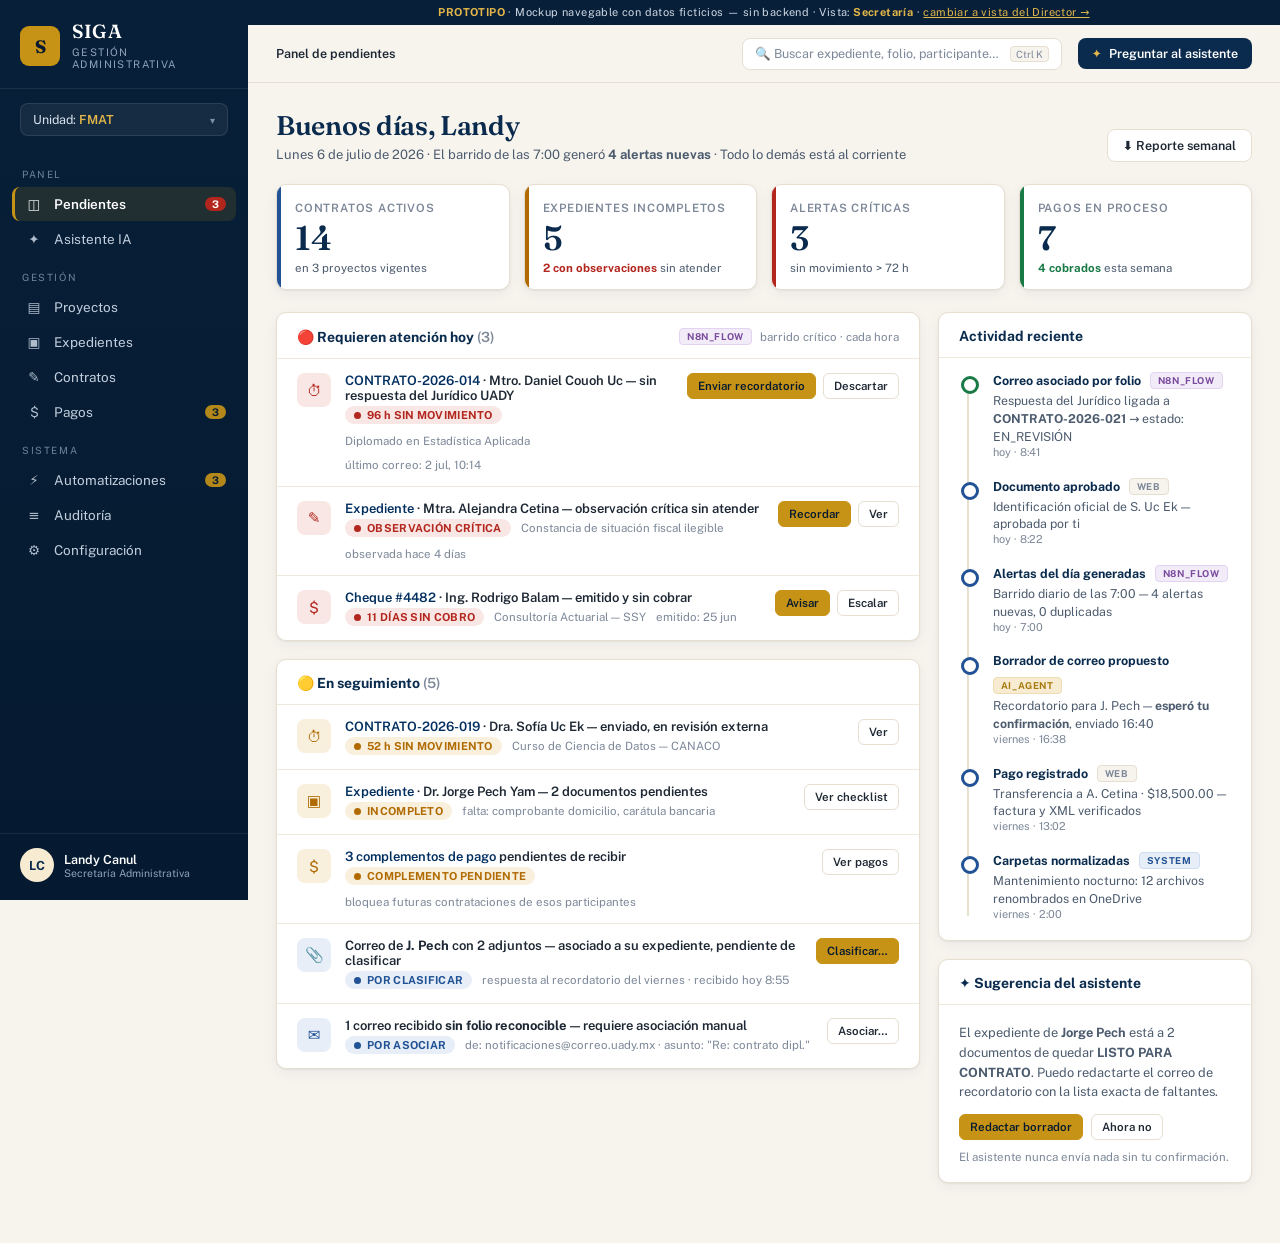
==== commit fc1823ba: "prototipo del organizador" ====
--- a/sistema_organizacion/prototipo/index.html
+++ b/sistema_organizacion/prototipo/index.html
@@ -29,6 +29,7 @@
     <a href="contrato.html"><span class="ico">✎</span> Contratos</a>
     <a href="pagos.html"><span class="ico">$</span> Pagos <span class="badge-gold">3</span></a>
     <div class="nav-label">Sistema</div>
+    <a href="automatizaciones.html"><span class="ico">⚡</span> Automatizaciones <span class="badge-gold">3</span></a>
     <a href="#"><span class="ico">≡</span> Auditoría</a>
     <a href="#"><span class="ico">⚙</span> Configuración</a>
   </nav>
@@ -100,7 +101,7 @@
             <div class="alert-item">
               <div class="alert-ico crit">⏱</div>
               <div class="alert-body">
-                <div class="alert-title"><a href="contrato.html">CONTRATO-2026-014</a> · Mtro. Daniel Couoh Uc — sin respuesta del despacho externo</div>
+                <div class="alert-title"><a href="contrato.html">CONTRATO-2026-014</a> · Mtro. Daniel Couoh Uc — sin respuesta del Jurídico UADY</div>
                 <div class="alert-meta">
                   <span class="chip crit"><span class="dot"></span> 96 h SIN MOVIMIENTO</span>
                   <span>Diplomado en Estadística Aplicada</span>
@@ -210,7 +211,7 @@
                 <div class="alert-title">1 correo recibido <b>sin folio reconocible</b> — requiere asociación manual</div>
                 <div class="alert-meta">
                   <span class="chip info"><span class="dot"></span> POR ASOCIAR</span>
-                  <span>de: notificaciones@despachocontable.mx · asunto: "Re: contrato dipl."</span>
+                  <span>de: notificaciones@correo.uady.mx · asunto: "Re: contrato dipl."</span>
                 </div>
               </div>
               <div class="alert-actions">
@@ -232,7 +233,7 @@
             <div class="timeline">
               <div class="tl-item ok">
                 <div class="tl-head"><span class="tl-state">Correo asociado por folio</span><span class="src n8n">N8N_FLOW</span></div>
-                <div class="tl-desc">Respuesta del despacho ligada a <b>CONTRATO-2026-021</b> → estado: EN_REVISIÓN</div>
+                <div class="tl-desc">Respuesta del Jurídico ligada a <b>CONTRATO-2026-021</b> → estado: EN_REVISIÓN</div>
                 <div class="tl-date">hoy · 8:41</div>
               </div>
               <div class="tl-item">
@@ -335,11 +336,11 @@
       <button class="modal-x" onclick="closeModal('modal-recordatorio')">✕</button>
     </div>
     <div class="modal-body">
-      <div class="field"><label>Para</label><input type="text" value="revision@despachocontable.mx" readonly></div>
+      <div class="field"><label>Para</label><input type="text" value="juridico@correo.uady.mx" readonly></div>
       <div class="field"><label>Asunto</label><input type="text" value="Seguimiento CONTRATO-2026-014 — Diplomado en Estadística Aplicada" readonly></div>
       <div class="field">
         <label>Mensaje (editable)</label>
-        <textarea>Estimado despacho:
+        <textarea>Estimado Departamento Jurídico:
 
 Le escribimos para dar seguimiento al contrato con folio CONTRATO-2026-014, enviado a revisión el 2 de julio. A la fecha no hemos recibido respuesta.
 
@@ -352,7 +353,7 @@
     </div>
     <div class="modal-foot">
       <button class="btn" onclick="closeModal('modal-recordatorio')">Cancelar</button>
-      <button class="btn primary" onclick="closeModal('modal-recordatorio'); mockAction('Recordatorio enviado a despacho', 'source: WEB · vía Outlook/Graph')">Confirmar y enviar ✓</button>
+      <button class="btn primary" onclick="closeModal('modal-recordatorio'); mockAction('Recordatorio enviado al Jurídico', 'source: WEB · vía Outlook/Graph')">Confirmar y enviar ✓</button>
     </div>
   </div>
 </div>
--- a/sistema_organizacion/prototipo/css/styles.css
+++ b/sistema_organizacion/prototipo/css/styles.css
@@ -742,8 +742,82 @@
 }
 .v-tag.now { background: var(--ok-bg); color: var(--ok); }
 
+/* ---------- Automatizaciones ---------- */
+.auto-item { padding: 16px 20px 15px; border-bottom: 1px solid var(--line-soft); }
+.auto-item:last-child { border-bottom: none; }
+.auto-item.paused { background: #fbfaf7; }
+.auto-item.paused .flow,
+.auto-item.paused .auto-stats { opacity: .4; }
+.auto-head { display: flex; align-items: flex-start; gap: 13px; }
+.auto-ico {
+  width: 38px; height: 38px; border-radius: 9px; flex: none;
+  display: grid; place-items: center; font-size: 17px;
+  background: var(--cream); border: 1px solid var(--line);
+}
+.auto-name { font-size: 13.5px; font-weight: 700; color: var(--navy-800); display: flex; align-items: center; gap: 9px; flex-wrap: wrap; }
+.auto-desc { font-size: 12px; color: var(--ink-2); margin-top: 2px; line-height: 1.45; }
+.auto-right { margin-left: auto; display: flex; align-items: center; gap: 10px; flex: none; }
+
+/* Interruptor activo/pausado */
+.switch {
+  width: 36px; height: 20px; border-radius: 20px;
+  background: var(--ok); border: none; cursor: pointer;
+  position: relative; transition: background .15s; flex: none;
+}
+.switch::after {
+  content: ""; position: absolute; top: 2px; left: 18px;
+  width: 16px; height: 16px; border-radius: 50%;
+  background: #fff; transition: left .15s;
+  box-shadow: 0 1px 2px rgba(0,0,0,.25);
+}
+.switch.off { background: #cfc7b4; }
+.switch.off::after { left: 2px; }
+
+/* Flujo de pasos: 🤖 automático · ✦ propuesta IA · 👤 confirmación humana */
+.flow { display: flex; align-items: center; flex-wrap: wrap; gap: 7px 0; margin: 11px 0 0 51px; }
+.f-node {
+  display: inline-flex; align-items: center; gap: 6px;
+  font-size: 11.3px; font-weight: 600;
+  padding: 4px 11px; border-radius: 20px;
+  border: 1px solid var(--line); background: var(--card);
+  color: var(--ink-2); white-space: nowrap;
+}
+.f-node.bot   { border-color: #e2d3f0; background: #f8f4fc; color: #7a4b9d; }
+.f-node.ai    { border-color: #eeddb2; background: #fffaf0; color: var(--gold-strong); }
+.f-node.human { border: 1.5px solid var(--gold); background: var(--gold-pale); color: var(--navy-800); }
+.f-node.sys   { border-color: #cddcf0; background: var(--info-bg); color: var(--info); }
+.f-arrow { color: #c4bba6; font-size: 12px; margin: 0 6px; flex: none; }
+
+.auto-stats { display: flex; gap: 18px; flex-wrap: wrap; margin: 10px 0 0 51px; font-size: 11.5px; color: var(--ink-3); }
+.auto-stats b { color: var(--navy-800); font-weight: 700; }
+.auto-stats .stat-ok { color: var(--ok); font-weight: 700; }
+.auto-stats .stat-crit { color: var(--crit); font-weight: 700; }
+
+/* Comparativo: antes vs con SIGA */
+.vs-row { padding: 11px 0; border-bottom: 1px dashed var(--line-soft); }
+.vs-row:last-child { border-bottom: none; padding-bottom: 4px; }
+.vs-task { font-weight: 700; color: var(--navy-800); font-size: 12.5px; }
+.vs-cols { display: grid; grid-template-columns: 1fr 1fr; gap: 8px; margin-top: 6px; }
+.vs-before, .vs-after { border-radius: 7px; padding: 8px 10px; line-height: 1.45; font-size: 11.6px; }
+.vs-before { background: var(--cream); border: 1px solid var(--line); color: var(--ink-2); }
+.vs-after  { background: var(--ok-bg); border: 1px solid #cfe5d6; color: var(--ink); }
+.vs-t { font-size: 9.5px; font-weight: 800; letter-spacing: .8px; text-transform: uppercase; display: block; margin-bottom: 3px; }
+.vs-before .vs-t { color: var(--ink-3); }
+.vs-after .vs-t { color: var(--ok); }
+
+/* Checklist de validación (modal factura) */
+.check-row {
+  display: flex; gap: 10px; align-items: flex-start;
+  padding: 8px 0; border-bottom: 1px dashed var(--line-soft);
+  font-size: 12.6px; line-height: 1.45;
+}
+.check-row:last-child { border-bottom: none; }
+.check-row .c-ico { flex: none; width: 20px; text-align: center; }
+
 @media (max-width: 1080px) {
   .kpis { grid-template-columns: repeat(2, 1fr); }
   .grid-2, .grid-31, .chat-layout { grid-template-columns: 1fr; }
   .search { display: none; }
-}
+  .flow, .auto-stats { margin-left: 0; }
+  .vs-cols { grid-template-columns: 1fr; }
+}
